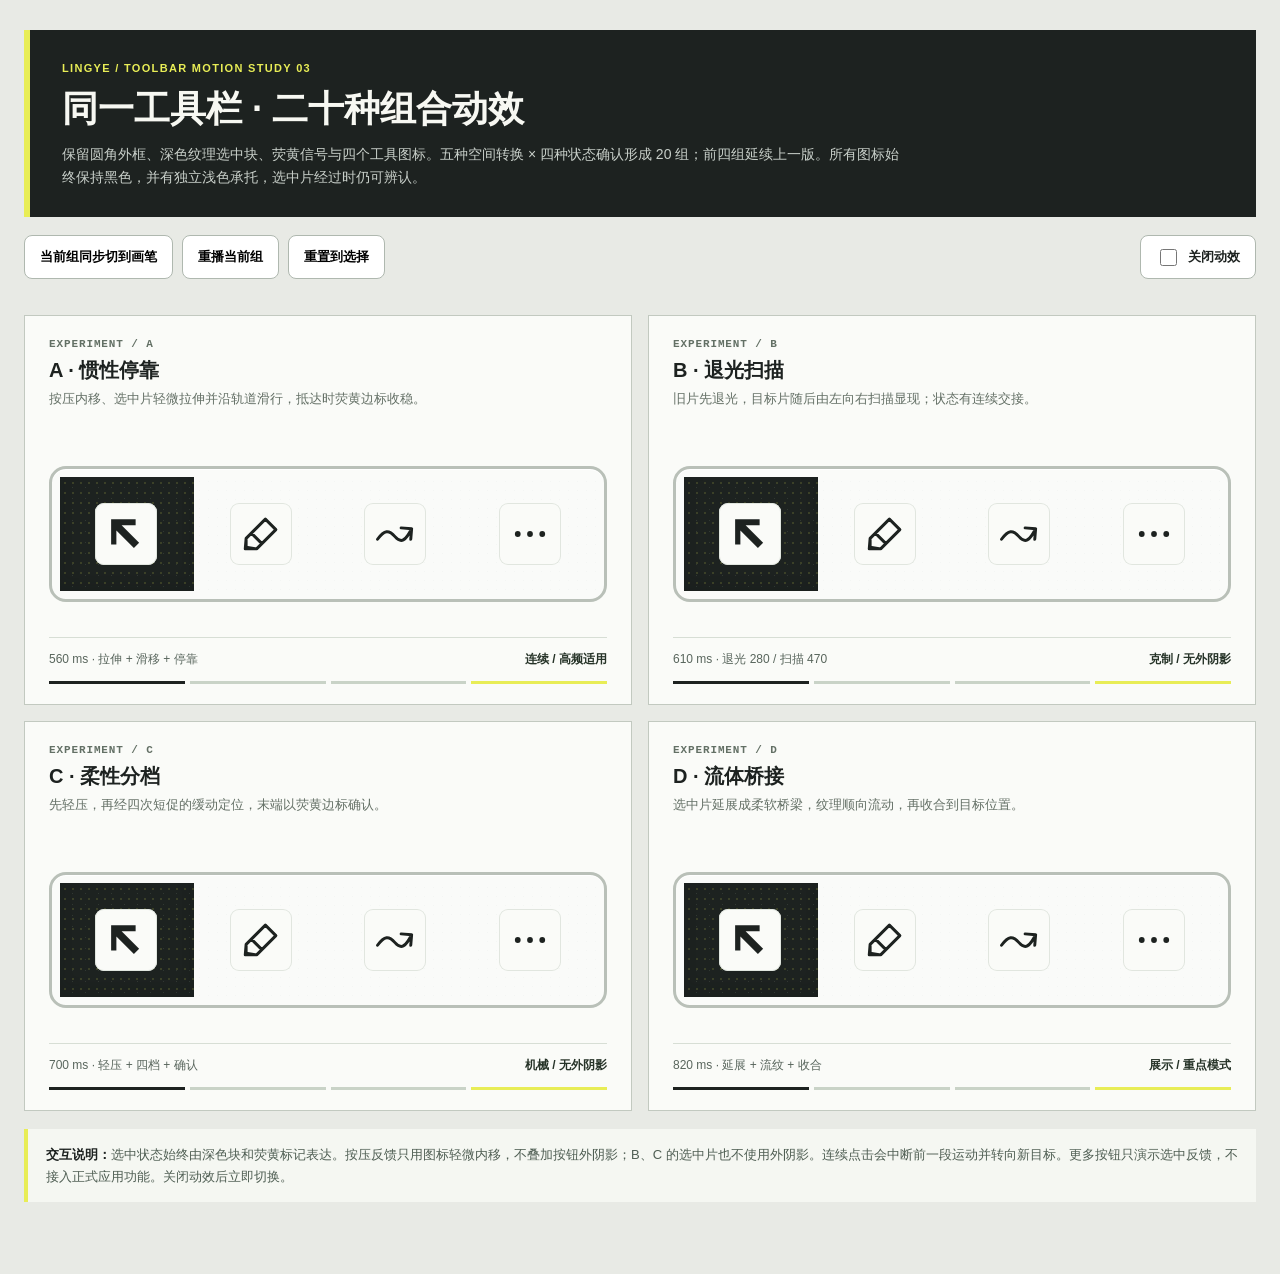
==== tablet-workspace/docs/design/hypergryph-study/endfield-component-lab/toolbar-motion-study.html @ ae3a97ac "画布与侧栏：补齐 PDF 导出、文档移动和阴影对齐 - 新增整页矢量 PDF 导出，覆盖画框、连线、图片、笔迹、文字与卡片 - 侧栏支持长按拖动排序、拖入/移出文件夹、拖入回收站；页面与文件夹菜单增加" ====
<!doctype html>
<html lang="zh-CN">
<head>
  <meta charset="utf-8">
  <meta name="viewport" content="width=device-width,initial-scale=1">
  <title>画布工具栏 · 二十种组合动效对比</title>
  <style>
    :root{font-family:Inter,"Microsoft YaHei",sans-serif;color:#1d2220;background:#e8eae5;--ink:#1d2220;--lime:#e8ed56;--line:#b9c0b8}
    *{box-sizing:border-box}body{margin:0}button{font:inherit}main{max-width:1370px;margin:auto;padding:30px 24px 70px}
    header{background:#1d2220;color:#f7f8f2;padding:28px 32px;border-left:6px solid var(--lime)}
    header small{color:var(--lime);font-size:11px;letter-spacing:.12em;font-weight:800}h1{font-size:clamp(25px,3vw,36px);margin:9px 0}header p{color:#c9d0ca;line-height:1.65;max-width:850px;margin:0;font-size:14px}
    .controls{display:flex;align-items:center;gap:9px;flex-wrap:wrap;margin:18px 0 21px}.controls button,.controls label{height:44px;border:1px solid #afb8af;background:#fff;border-radius:8px;padding:0 15px;display:inline-flex;align-items:center;justify-content:center;gap:8px;font-weight:700;font-size:13px;cursor:pointer}.controls button:hover{background:#f5f7f2}.controls label{margin-left:auto;cursor:pointer}.controls input{accent-color:#344536;width:17px;height:17px}
    .grid{display:grid;grid-template-columns:repeat(2,minmax(0,1fr));gap:16px}.experiment{min-width:0;background:#fafbf8;border:1px solid #c2c9c0;padding:22px 24px 20px}.experiment[hidden]{display:none}.index{font:800 11px ui-monospace,monospace;letter-spacing:.08em;color:#637065}.experiment h2{font-size:20px;margin:7px 0 5px}.experiment>p{margin:0;color:#647066;font-size:13px;line-height:1.6;min-height:42px}
    .filters{display:flex;gap:7px;flex-wrap:wrap;margin:-3px 0 18px}.filters button{min-height:40px;padding:0 13px;border:1px solid #b9c3b8;background:#f8faf6;border-radius:7px;color:#263328;font-weight:700;font-size:12px;cursor:pointer}.filters button[aria-pressed=true]{background:#1d2220;color:#eff2e8;border-color:#1d2220}.filters button:focus-visible{outline:3px solid #4475d8;outline-offset:2px}
    .stage{min-height:206px;display:flex;align-items:center;justify-content:center;position:relative;padding:25px 0}.bar{position:relative;display:grid;grid-template-columns:repeat(4,1fr);width:min(100%,590px);height:136px;border:3px solid var(--line);border-radius:17px;background:#fafbf9;padding:7px;isolation:isolate;touch-action:manipulation;box-shadow:0 1px 0 #fff inset}
    .bar::before{content:"";position:absolute;left:8px;right:8px;top:8px;bottom:8px;background-image:radial-gradient(#707b70 .55px,transparent .8px);background-size:9px 9px;opacity:.04;pointer-events:none}
    .plate,.ghost{position:absolute;z-index:0;top:8px;bottom:8px;left:8px;width:calc(25% - 4px);background:var(--ink);box-shadow:inset 0 -8px 13px #0e141326;overflow:hidden;pointer-events:none;will-change:left,width,clip-path}
    .plate::before,.ghost::before{content:"";position:absolute;inset:0;background-image:radial-gradient(#e8ed56 0.7px,transparent 1px),radial-gradient(#a3b39c .6px,transparent 1px);background-size:8px 10px,13px 11px;background-position:1px 1px,6px 5px;opacity:.15}
    .plate::after,.ghost::after{content:"";position:absolute;top:6px;bottom:6px;left:0;width:8px;background:var(--lime)}
    .signal{position:absolute;top:6px;bottom:6px;left:0;width:8px;background:var(--lime);pointer-events:none}.grain{position:absolute;inset:0;pointer-events:none;background:repeating-linear-gradient(90deg,transparent 0 14px,#e8ed5640 14px 15px,transparent 15px 24px);opacity:0}.rail{position:absolute;z-index:2;bottom:3px;left:8px;width:calc(25% - 4px);height:3px;background:var(--lime);opacity:0;pointer-events:none}.frame-signal{position:absolute;inset:3px;border:2px solid var(--lime);opacity:0;pointer-events:none}
    .bar button{position:relative;z-index:1;min-width:0;border:0;border-radius:9px;background:transparent;color:var(--ink);cursor:pointer;display:grid;place-items:center;padding:0;-webkit-tap-highlight-color:transparent}
    .bar button::before{content:"";position:absolute;z-index:-1;width:62px;height:62px;left:50%;top:50%;transform:translate(-50%,-50%);border-radius:9px;background:#fafbf8;box-shadow:inset 0 0 0 1px #e1e6df;pointer-events:none}.bar button:hover::before{background:#f2f5ef}.bar button:active svg{transform:translateY(2px) scale(.96)}.bar:has(button:active) .plate{box-shadow:none!important}button:focus-visible,input:focus-visible{outline:3px solid #4475d8;outline-offset:3px}
    .bar svg{width:42px;height:42px;stroke:currentColor;fill:none;stroke-width:3.4;stroke-linecap:round;stroke-linejoin:round;pointer-events:none;color:#1d2220;mix-blend-mode:normal;transition:transform 150ms cubic-bezier(.22,.7,.3,1)}.bar .select svg{stroke-width:0;fill:currentColor}.bar .dots svg{stroke-width:0;fill:currentColor}
    .tooltip{position:absolute;width:1px;height:1px;overflow:hidden;clip-path:inset(50%);white-space:nowrap}
    .plate,.ghost{box-shadow:inset 0 -8px 13px #0e141326}.experiment[data-motion="handoff"] .plate,.experiment[data-motion="handoff"] .ghost,.experiment[data-motion="detent"] .plate,.experiment[data-motion="shutter"] .plate{box-shadow:none}
    .plate::after{opacity:0}.ghost::after{opacity:.7}
    .details{display:flex;gap:10px;justify-content:space-between;border-top:1px solid #d7ded5;padding-top:12px;color:#58655c;font-size:12px;line-height:1.5}.details strong{color:#263328}.timeline{display:flex;gap:5px;margin:13px 0 0}.timeline span{height:3px;background:#c9d3c7;flex:1}.timeline span:first-child{background:#1d2220}.timeline span:last-child{background:var(--lime)}
    .note{margin-top:18px;border-left:4px solid var(--lime);background:#f5f7f2;padding:15px 18px;color:#4f5e53;font-size:13px;line-height:1.65}.note strong{color:#1d2220}
    .reduce-motion .bar *,.reduce-motion .plate{transition:none!important;animation:none!important}.reduce-motion .plate{will-change:auto}
    @media (prefers-reduced-motion:reduce){.bar *,.plate{transition:none!important;animation:none!important}}
    @media (max-width:850px){.grid{grid-template-columns:1fr}.controls label{margin-left:0}.bar{height:116px}.bar svg{width:34px;height:34px}.bar button::before{width:55px;height:55px}}
    @media (max-width:520px){main{padding:14px 12px 36px}header{padding:22px 20px}.experiment{padding:19px 14px}.stage{min-height:158px;padding:18px 0}.bar{height:99px;border-radius:13px}.tooltip{display:none}}
  </style>
</head>
<body>
  <main>
    <header><small>LINGYE / TOOLBAR MOTION STUDY 03</small><h1>同一工具栏 · 二十种组合动效</h1><p>保留圆角外框、深色纹理选中块、荧黄信号与四个工具图标。五种空间转换 × 四种状态确认形成 20 组；前四组延续上一版。所有图标始终保持黑色，并有独立浅色承托，选中片经过时仍可辨认。</p></header>
    <div class="controls"><button id="compare" type="button">当前组同步切到画笔</button><button id="replay" type="button">重播当前组</button><button id="reset" type="button">重置到选择</button><label><input id="reduce" type="checkbox">关闭动效</label></div>
    <nav class="filters" id="filters" aria-label="按转换机制筛选"></nav>
    <section class="grid" id="grid" aria-label="二十种工具栏动效组合对比"></section>
    <div class="note"><strong>交互说明：</strong>选中状态始终由深色块和荧黄标记表达。按压反馈只用图标轻微内移，不叠加按钮外阴影；B、C 的选中片也不使用外阴影。连续点击会中断前一段运动并转向新目标。更多按钮只演示选中反馈，不接入正式应用功能。关闭动效后立即切换。</div>
  </main>
  <script>
    const icons=[
      '<svg viewBox="0 0 48 48" aria-hidden="true"><path d="M7 7h28v7H19l20 20-6 6-20-20v16H7z"/></svg>',
      '<svg viewBox="0 0 48 48" aria-hidden="true"><path d="m7 29 22-22 12 12-22 22-12-2zM13 23l12 12M29 7l12 12M7 29l-1 12 13 0"/></svg>',
      '<svg viewBox="0 0 48 48" aria-hidden="true"><path d="M4 30c8-11 13-11 20-3s12 5 19-9M31 17l12 1-1 12"/></svg>',
      '<svg viewBox="0 0 48 48" aria-hidden="true"><circle cx="10" cy="24" r="3.3"/><circle cx="24" cy="24" r="3.3"/><circle cx="38" cy="24" r="3.3"/></svg>'
    ];
    const names=['选择','画笔','连线','更多'];
    const variants=[
      {id:'a',name:'A · 惯性停靠',desc:'按压内移、选中片轻微拉伸并沿轨道滑行，抵达时荧黄边标收稳。',spec:'560 ms · 拉伸 + 滑移 + 停靠',tag:'连续 / 高频适用'},
      {id:'b',name:'B · 退光扫描',desc:'旧片先退光，目标片随后由左向右扫描显现；状态有连续交接。',spec:'610 ms · 退光 280 / 扫描 470',tag:'克制 / 无外阴影'},
      {id:'c',name:'C · 柔性分档',desc:'先轻压，再经四次短促的缓动定位，末端以荧黄边标确认。',spec:'700 ms · 轻压 + 四档 + 确认',tag:'机械 / 无外阴影'},
      {id:'d',name:'D · 流体桥接',desc:'选中片延展成柔软桥梁，纹理顺向流动，再收合到目标位置。',spec:'820 ms · 延展 + 流纹 + 收合',tag:'展示 / 重点模式'}
    ];
    const grid=document.getElementById('grid');
    grid.innerHTML=variants.map(v=>`<article class="experiment variant-${v.id}" data-variant="${v.id}"><div class="index">EXPERIMENT / ${v.id.toUpperCase()}</div><h2>${v.name}</h2><p>${v.desc}</p><div class="stage"><div class="bar" role="toolbar" aria-label="${v.name}工具栏" style="--index:0"><span class="plate" aria-hidden="true"></span>${names.map((n,i)=>`<button type="button" class="${['select','pen','link','dots'][i]}" data-index="${i}" aria-label="${n}" aria-pressed="${i===0}">${icons[i]}<span class="tooltip">${n}</span></button>`).join('')}</div></div><div class="details"><span>${v.spec}</span><strong>${v.tag}</strong></div><div class="timeline" aria-hidden="true"><span></span><span></span><span></span><span></span></div></article>`).join('');
    const bars=[...document.querySelectorAll('.bar')];
    let replayTimers=[];
    function stopReplay(){replayTimers.forEach(clearTimeout);replayTimers=[]}
    function cellWidth(bar){return (bar.clientWidth-16)/4}
    function cancelMotion(bar){
      (bar._motion||[]).forEach(a=>a.cancel());bar._motion=[];
      bar.querySelectorAll('.ghost').forEach(el=>el.remove());
      bar.querySelector('.plate').classList.remove('moving');
    }
    function animate(bar,element,frames,options){const animation=element.animate(frames,{fill:'both',...options});(bar._motion??=[]).push(animation);return animation}
    function setTool(bar,index){
      const previous=Number(bar.dataset.index||0);
      if(index===previous)return;
      const plate=bar.querySelector('.plate');
      const start=parseFloat(getComputedStyle(plate).left),startWidth=plate.getBoundingClientRect().width;
      const startClip=getComputedStyle(plate).clipPath;
      cancelMotion(bar);
      const width=cellWidth(bar),end=8+index*width,distance=end-start,variant=bar.closest('.experiment').dataset.variant;
      bar.dataset.index=String(index);plate.style.left=`${end}px`;
      bar.querySelectorAll('button').forEach((b,i)=>b.setAttribute('aria-pressed',String(i===index)));
      if(document.body.classList.contains('reduce-motion')||matchMedia('(prefers-reduced-motion: reduce)').matches)return;
      plate.classList.add('moving');
      let final;
      if(variant==='a'){
        final=animate(bar,plate,[
          {left:`${start}px`,width:`${startWidth}px`,filter:'brightness(1)',offset:0},
          {left:`${start+distance*.58}px`,width:`${width*1.09}px`,filter:'brightness(1.13)',offset:.55},
          {left:`${end}px`,width:`${width}px`,filter:'brightness(1)',offset:1}
        ],{duration:560,easing:'cubic-bezier(.34,.12,.17,1)'});
      }else if(variant==='b'){
        const ghost=document.createElement('span');ghost.className='plate ghost';ghost.style.left=`${start}px`;ghost.style.width=`${startWidth}px`;ghost.style.clipPath=startClip==='none'?'inset(0 0 0 0)':startClip;plate.after(ghost);
        const leave=animate(bar,ghost,[{opacity:1,clipPath:ghost.style.clipPath,transform:'scale(.98)'},{opacity:.35,clipPath:'inset(0 15% 0 0)',transform:'scale(.94)',offset:.58},{opacity:0,clipPath:'inset(0 100% 0 0)',transform:'scale(.94)'}],{duration:280,easing:'cubic-bezier(.3,.1,.6,1)'});
        leave.onfinish=()=>ghost.remove();
        final=animate(bar,plate,[{clipPath:'inset(0 100% 0 0)',opacity:.7},{clipPath:'inset(0 8% 0 0)',opacity:1,offset:.78},{clipPath:'inset(0 0 0 0)',opacity:1}],{duration:470,delay:140,easing:'cubic-bezier(.23,.67,.3,1)'});
      }else if(variant==='c'){
        const stops=[0,.25,.25,.5,.5,.75,.75,1],at=[0,.19,.23,.43,.47,.67,.71,1];
        final=animate(bar,plate,stops.map((p,i)=>({left:`${start+distance*p}px`,transform:i===0?'scaleY(.96)':'scaleY(1)',filter:i===6?'brightness(1.12)':'brightness(1)',offset:at[i],easing:'cubic-bezier(.26,.55,.36,1)'})),{duration:700});
      }else{
        const left=Math.min(start,end),span=Math.abs(distance)+Math.max(startWidth,width);
        final=animate(bar,plate,[
          {left:`${start}px`,width:`${startWidth}px`,borderRadius:'0px',offset:0},
          {left:`${left+span*.04}px`,width:`${span*.91}px`,borderRadius:'11px',offset:.38},
          {left:`${left}px`,width:`${span}px`,borderRadius:'7px',offset:.62},
          {left:`${end}px`,width:`${width}px`,borderRadius:'0px',offset:1}
        ],{duration:820,easing:'cubic-bezier(.35,.08,.17,1)'});
      }
      final.onfinish=()=>{final.cancel();plate.classList.remove('moving');bar._motion=[];bar.querySelectorAll('.ghost').forEach(el=>el.remove())};
    }
    grid.addEventListener('click',e=>{const button=e.target.closest('.bar button');if(!button)return;stopReplay();setTool(button.closest('.bar'),Number(button.dataset.index))});
    document.getElementById('compare').addEventListener('click',()=>{stopReplay();bars.forEach(b=>setTool(b,1))});
    function resetAll(){bars.forEach(b=>{cancelMotion(b);b.dataset.index='0';b.querySelector('.plate').style.left='8px';b.querySelectorAll('button').forEach((x,i)=>x.setAttribute('aria-pressed',String(i===0)))})}
    document.getElementById('reset').addEventListener('click',()=>{stopReplay();resetAll()});
    document.getElementById('replay').addEventListener('click',()=>{stopReplay();resetAll();[1,2,3,0].forEach((n,i)=>replayTimers.push(setTimeout(()=>bars.forEach(b=>setTool(b,n)),250+i*1100)))});
    addEventListener('resize',()=>bars.forEach(b=>{cancelMotion(b);b.querySelector('.plate').style.left=`${8+Number(b.dataset.index||0)*cellWidth(b)}px`}));
    const reduce=document.getElementById('reduce');reduce.checked=matchMedia('(prefers-reduced-motion: reduce)').matches;
    function syncReduced(){document.body.classList.toggle('reduce-motion',reduce.checked);if(reduce.checked)bars.forEach(cancelMotion)}reduce.addEventListener('change',syncReduced);syncReduced();
  </script>
</body>
</html>
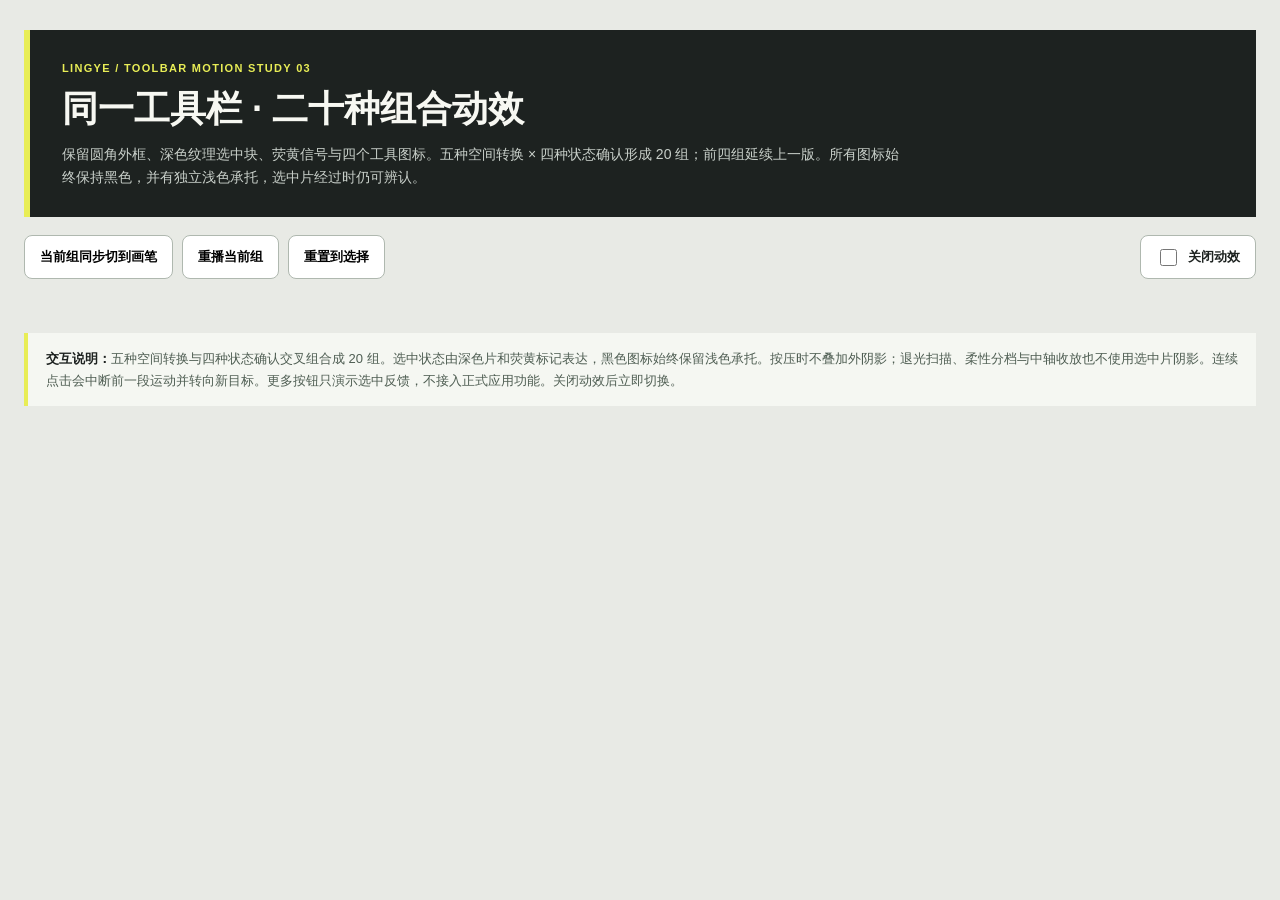
==== commit 46690022: "卡片样式：改为与文本框一致的二级浮窗 - 卡片工具条新增“笔记样式”调色板按钮，复用 NoteStylePanel：填充色、六档阴影缩略图、边框和圆角 - “图层与更多”精简为“图层”，只保留四项图层" ====
--- a/tablet-workspace/docs/design/hypergryph-study/endfield-component-lab/toolbar-motion-study.html
+++ b/tablet-workspace/docs/design/hypergryph-study/endfield-component-lab/toolbar-motion-study.html
@@ -19,8 +19,8 @@
     .plate::after,.ghost::after{content:"";position:absolute;top:6px;bottom:6px;left:0;width:8px;background:var(--lime)}
     .signal{position:absolute;top:6px;bottom:6px;left:0;width:8px;background:var(--lime);pointer-events:none}.grain{position:absolute;inset:0;pointer-events:none;background:repeating-linear-gradient(90deg,transparent 0 14px,#e8ed5640 14px 15px,transparent 15px 24px);opacity:0}.rail{position:absolute;z-index:2;bottom:3px;left:8px;width:calc(25% - 4px);height:3px;background:var(--lime);opacity:0;pointer-events:none}.frame-signal{position:absolute;inset:3px;border:2px solid var(--lime);opacity:0;pointer-events:none}
     .bar button{position:relative;z-index:1;min-width:0;border:0;border-radius:9px;background:transparent;color:var(--ink);cursor:pointer;display:grid;place-items:center;padding:0;-webkit-tap-highlight-color:transparent}
-    .bar button::before{content:"";position:absolute;z-index:-1;width:62px;height:62px;left:50%;top:50%;transform:translate(-50%,-50%);border-radius:9px;background:#fafbf8;box-shadow:inset 0 0 0 1px #e1e6df;pointer-events:none}.bar button:hover::before{background:#f2f5ef}.bar button:active svg{transform:translateY(2px) scale(.96)}.bar:has(button:active) .plate{box-shadow:none!important}button:focus-visible,input:focus-visible{outline:3px solid #4475d8;outline-offset:3px}
-    .bar svg{width:42px;height:42px;stroke:currentColor;fill:none;stroke-width:3.4;stroke-linecap:round;stroke-linejoin:round;pointer-events:none;color:#1d2220;mix-blend-mode:normal;transition:transform 150ms cubic-bezier(.22,.7,.3,1)}.bar .select svg{stroke-width:0;fill:currentColor}.bar .dots svg{stroke-width:0;fill:currentColor}
+    .bar button::before{content:"";position:absolute;z-index:0;width:62px;height:62px;left:50%;top:50%;transform:translate(-50%,-50%);border-radius:9px;background:#fafbf8;box-shadow:inset 0 0 0 1px #e1e6df;pointer-events:none}.bar button:hover::before{background:#f2f5ef}.bar button:active svg{transform:translateY(2px) scale(.96)}.bar:has(button:active) .plate{box-shadow:none!important}button:focus-visible,input:focus-visible{outline:3px solid #4475d8;outline-offset:3px}
+    .bar svg{position:relative;z-index:1;width:42px;height:42px;stroke:currentColor;fill:none;stroke-width:3.4;stroke-linecap:round;stroke-linejoin:round;pointer-events:none;color:#1d2220;mix-blend-mode:normal;transition:transform 150ms cubic-bezier(.22,.7,.3,1)}.bar .select svg{stroke-width:0;fill:currentColor}.bar .dots svg{stroke-width:0;fill:currentColor}
     .tooltip{position:absolute;width:1px;height:1px;overflow:hidden;clip-path:inset(50%);white-space:nowrap}
     .plate,.ghost{box-shadow:inset 0 -8px 13px #0e141326}.experiment[data-motion="handoff"] .plate,.experiment[data-motion="handoff"] .ghost,.experiment[data-motion="detent"] .plate,.experiment[data-motion="shutter"] .plate{box-shadow:none}
     .plate::after{opacity:0}.ghost::after{opacity:.7}
@@ -38,80 +38,8 @@
     <div class="controls"><button id="compare" type="button">当前组同步切到画笔</button><button id="replay" type="button">重播当前组</button><button id="reset" type="button">重置到选择</button><label><input id="reduce" type="checkbox">关闭动效</label></div>
     <nav class="filters" id="filters" aria-label="按转换机制筛选"></nav>
     <section class="grid" id="grid" aria-label="二十种工具栏动效组合对比"></section>
-    <div class="note"><strong>交互说明：</strong>选中状态始终由深色块和荧黄标记表达。按压反馈只用图标轻微内移，不叠加按钮外阴影；B、C 的选中片也不使用外阴影。连续点击会中断前一段运动并转向新目标。更多按钮只演示选中反馈，不接入正式应用功能。关闭动效后立即切换。</div>
+    <div class="note"><strong>交互说明：</strong>五种空间转换与四种状态确认交叉组合成 20 组。选中状态由深色片和荧黄标记表达，黑色图标始终保留浅色承托。按压时不叠加外阴影；退光扫描、柔性分档与中轴收放也不使用选中片阴影。连续点击会中断前一段运动并转向新目标。更多按钮只演示选中反馈，不接入正式应用功能。关闭动效后立即切换。</div>
   </main>
-  <script>
-    const icons=[
-      '<svg viewBox="0 0 48 48" aria-hidden="true"><path d="M7 7h28v7H19l20 20-6 6-20-20v16H7z"/></svg>',
-      '<svg viewBox="0 0 48 48" aria-hidden="true"><path d="m7 29 22-22 12 12-22 22-12-2zM13 23l12 12M29 7l12 12M7 29l-1 12 13 0"/></svg>',
-      '<svg viewBox="0 0 48 48" aria-hidden="true"><path d="M4 30c8-11 13-11 20-3s12 5 19-9M31 17l12 1-1 12"/></svg>',
-      '<svg viewBox="0 0 48 48" aria-hidden="true"><circle cx="10" cy="24" r="3.3"/><circle cx="24" cy="24" r="3.3"/><circle cx="38" cy="24" r="3.3"/></svg>'
-    ];
-    const names=['选择','画笔','连线','更多'];
-    const variants=[
-      {id:'a',name:'A · 惯性停靠',desc:'按压内移、选中片轻微拉伸并沿轨道滑行，抵达时荧黄边标收稳。',spec:'560 ms · 拉伸 + 滑移 + 停靠',tag:'连续 / 高频适用'},
-      {id:'b',name:'B · 退光扫描',desc:'旧片先退光，目标片随后由左向右扫描显现；状态有连续交接。',spec:'610 ms · 退光 280 / 扫描 470',tag:'克制 / 无外阴影'},
-      {id:'c',name:'C · 柔性分档',desc:'先轻压，再经四次短促的缓动定位，末端以荧黄边标确认。',spec:'700 ms · 轻压 + 四档 + 确认',tag:'机械 / 无外阴影'},
-      {id:'d',name:'D · 流体桥接',desc:'选中片延展成柔软桥梁，纹理顺向流动，再收合到目标位置。',spec:'820 ms · 延展 + 流纹 + 收合',tag:'展示 / 重点模式'}
-    ];
-    const grid=document.getElementById('grid');
-    grid.innerHTML=variants.map(v=>`<article class="experiment variant-${v.id}" data-variant="${v.id}"><div class="index">EXPERIMENT / ${v.id.toUpperCase()}</div><h2>${v.name}</h2><p>${v.desc}</p><div class="stage"><div class="bar" role="toolbar" aria-label="${v.name}工具栏" style="--index:0"><span class="plate" aria-hidden="true"></span>${names.map((n,i)=>`<button type="button" class="${['select','pen','link','dots'][i]}" data-index="${i}" aria-label="${n}" aria-pressed="${i===0}">${icons[i]}<span class="tooltip">${n}</span></button>`).join('')}</div></div><div class="details"><span>${v.spec}</span><strong>${v.tag}</strong></div><div class="timeline" aria-hidden="true"><span></span><span></span><span></span><span></span></div></article>`).join('');
-    const bars=[...document.querySelectorAll('.bar')];
-    let replayTimers=[];
-    function stopReplay(){replayTimers.forEach(clearTimeout);replayTimers=[]}
-    function cellWidth(bar){return (bar.clientWidth-16)/4}
-    function cancelMotion(bar){
-      (bar._motion||[]).forEach(a=>a.cancel());bar._motion=[];
-      bar.querySelectorAll('.ghost').forEach(el=>el.remove());
-      bar.querySelector('.plate').classList.remove('moving');
-    }
-    function animate(bar,element,frames,options){const animation=element.animate(frames,{fill:'both',...options});(bar._motion??=[]).push(animation);return animation}
-    function setTool(bar,index){
-      const previous=Number(bar.dataset.index||0);
-      if(index===previous)return;
-      const plate=bar.querySelector('.plate');
-      const start=parseFloat(getComputedStyle(plate).left),startWidth=plate.getBoundingClientRect().width;
-      const startClip=getComputedStyle(plate).clipPath;
-      cancelMotion(bar);
-      const width=cellWidth(bar),end=8+index*width,distance=end-start,variant=bar.closest('.experiment').dataset.variant;
-      bar.dataset.index=String(index);plate.style.left=`${end}px`;
-      bar.querySelectorAll('button').forEach((b,i)=>b.setAttribute('aria-pressed',String(i===index)));
-      if(document.body.classList.contains('reduce-motion')||matchMedia('(prefers-reduced-motion: reduce)').matches)return;
-      plate.classList.add('moving');
-      let final;
-      if(variant==='a'){
-        final=animate(bar,plate,[
-          {left:`${start}px`,width:`${startWidth}px`,filter:'brightness(1)',offset:0},
-          {left:`${start+distance*.58}px`,width:`${width*1.09}px`,filter:'brightness(1.13)',offset:.55},
-          {left:`${end}px`,width:`${width}px`,filter:'brightness(1)',offset:1}
-        ],{duration:560,easing:'cubic-bezier(.34,.12,.17,1)'});
-      }else if(variant==='b'){
-        const ghost=document.createElement('span');ghost.className='plate ghost';ghost.style.left=`${start}px`;ghost.style.width=`${startWidth}px`;ghost.style.clipPath=startClip==='none'?'inset(0 0 0 0)':startClip;plate.after(ghost);
-        const leave=animate(bar,ghost,[{opacity:1,clipPath:ghost.style.clipPath,transform:'scale(.98)'},{opacity:.35,clipPath:'inset(0 15% 0 0)',transform:'scale(.94)',offset:.58},{opacity:0,clipPath:'inset(0 100% 0 0)',transform:'scale(.94)'}],{duration:280,easing:'cubic-bezier(.3,.1,.6,1)'});
-        leave.onfinish=()=>ghost.remove();
-        final=animate(bar,plate,[{clipPath:'inset(0 100% 0 0)',opacity:.7},{clipPath:'inset(0 8% 0 0)',opacity:1,offset:.78},{clipPath:'inset(0 0 0 0)',opacity:1}],{duration:470,delay:140,easing:'cubic-bezier(.23,.67,.3,1)'});
-      }else if(variant==='c'){
-        const stops=[0,.25,.25,.5,.5,.75,.75,1],at=[0,.19,.23,.43,.47,.67,.71,1];
-        final=animate(bar,plate,stops.map((p,i)=>({left:`${start+distance*p}px`,transform:i===0?'scaleY(.96)':'scaleY(1)',filter:i===6?'brightness(1.12)':'brightness(1)',offset:at[i],easing:'cubic-bezier(.26,.55,.36,1)'})),{duration:700});
-      }else{
-        const left=Math.min(start,end),span=Math.abs(distance)+Math.max(startWidth,width);
-        final=animate(bar,plate,[
-          {left:`${start}px`,width:`${startWidth}px`,borderRadius:'0px',offset:0},
-          {left:`${left+span*.04}px`,width:`${span*.91}px`,borderRadius:'11px',offset:.38},
-          {left:`${left}px`,width:`${span}px`,borderRadius:'7px',offset:.62},
-          {left:`${end}px`,width:`${width}px`,borderRadius:'0px',offset:1}
-        ],{duration:820,easing:'cubic-bezier(.35,.08,.17,1)'});
-      }
-      final.onfinish=()=>{final.cancel();plate.classList.remove('moving');bar._motion=[];bar.querySelectorAll('.ghost').forEach(el=>el.remove())};
-    }
-    grid.addEventListener('click',e=>{const button=e.target.closest('.bar button');if(!button)return;stopReplay();setTool(button.closest('.bar'),Number(button.dataset.index))});
-    document.getElementById('compare').addEventListener('click',()=>{stopReplay();bars.forEach(b=>setTool(b,1))});
-    function resetAll(){bars.forEach(b=>{cancelMotion(b);b.dataset.index='0';b.querySelector('.plate').style.left='8px';b.querySelectorAll('button').forEach((x,i)=>x.setAttribute('aria-pressed',String(i===0)))})}
-    document.getElementById('reset').addEventListener('click',()=>{stopReplay();resetAll()});
-    document.getElementById('replay').addEventListener('click',()=>{stopReplay();resetAll();[1,2,3,0].forEach((n,i)=>replayTimers.push(setTimeout(()=>bars.forEach(b=>setTool(b,n)),250+i*1100)))});
-    addEventListener('resize',()=>bars.forEach(b=>{cancelMotion(b);b.querySelector('.plate').style.left=`${8+Number(b.dataset.index||0)*cellWidth(b)}px`}));
-    const reduce=document.getElementById('reduce');reduce.checked=matchMedia('(prefers-reduced-motion: reduce)').matches;
-    function syncReduced(){document.body.classList.toggle('reduce-motion',reduce.checked);if(reduce.checked)bars.forEach(cancelMotion)}reduce.addEventListener('change',syncReduced);syncReduced();
-  </script>
+  <script src="./toolbar-motion-study.js"></script>
 </body>
 </html>
